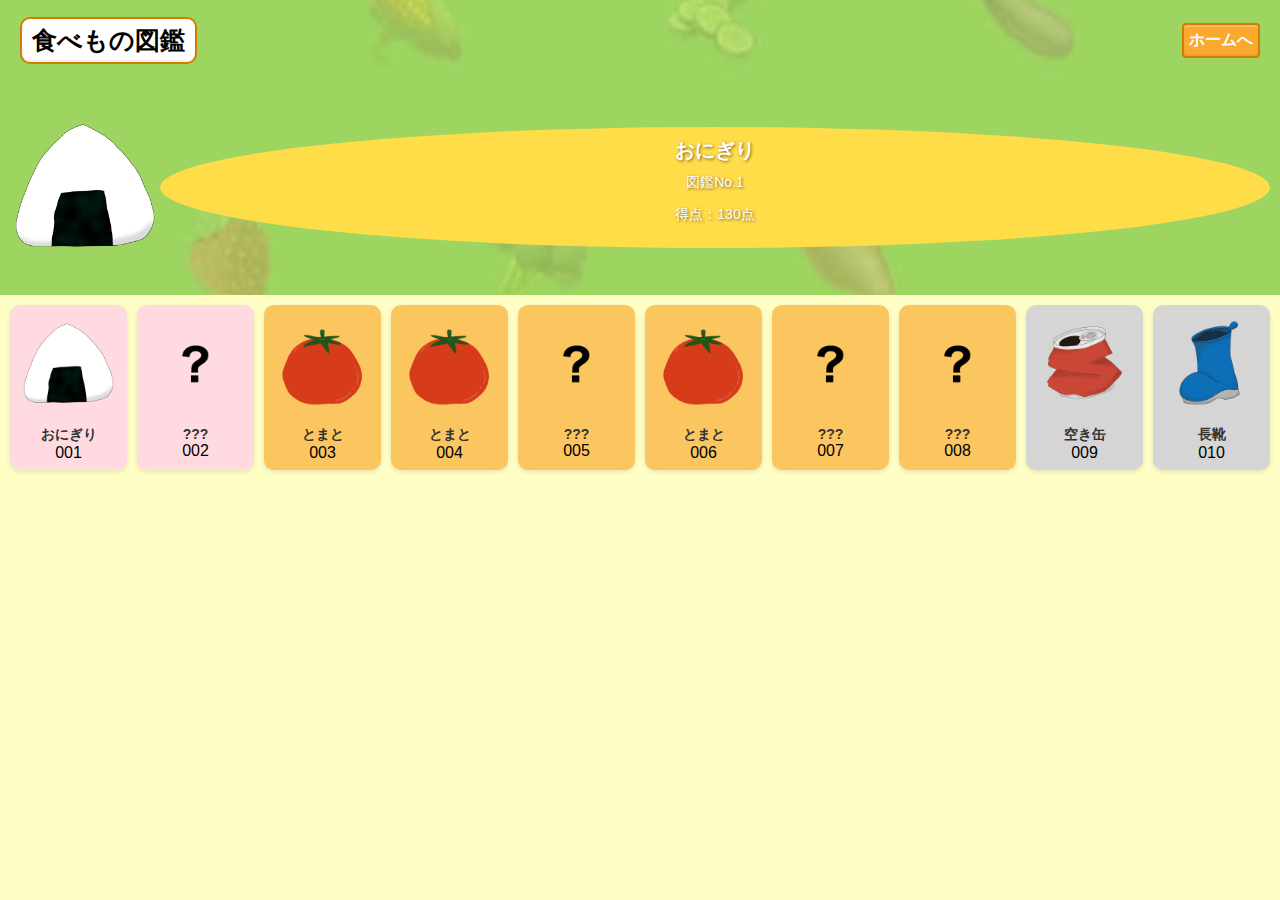
==== dictionary/index.html @ 91081f3b "add dictionary" ====
<!DOCTYPE html>
<head>
    <meta
      name="viewport"
      content="width=device-width, user-scalable=no, minimum-scale=1.0, maximum-scale=1.0"
    />
    <title>dictionary</title>
    
</head>
<body>
    <!-- 上部セクション -->
    <div id="top-section">
        <header>
            <h1>食べもの図鑑</h1>
            <a onclick="location.href='../home'">ホームへ</a>
        </header>
        <section id="character-details">
            <div id="character-image">
                <img src="https://via.placeholder.com/150" alt="キャラクター画像">
            </div>
            <div id="character-info">
                <h2 id="character-name"></h2>
                <p id="character-number"></p>
                <p id="character-score"></p>
            </div>
        </section>
    </div>

    <!-- 下部セクション -->
    <section id="card-container"></section>
    
    <script src="main.js"></script>
    <link rel="stylesheet" href="style.css">
</body>
</html>
---- dictionary/style.css ----
body {
    font-family: Arial, sans-serif;
    margin: 0;
    padding: 0;
    background-color: #f4f4f9;
    display: flex;
    flex-direction: column;
    height: 100vh;
}

/* 上部セクション（背景画像を共有） */
#top-section {
    background-image: url("./UI_img/haikei.jpg");
    background-size: cover;
    background-position: center;
    background-repeat: no-repeat;
}

/* ヘッダー */
header {
    display: flex;
    align-items: center;
    justify-content: space-between;
    padding: 0px 20px;
}

header h1 {/*「食べもの図鑑」の部分*/
    padding: 0 10px;
    font-size: 25px;
    color: #000000;
    background-color: #FFF;
    border-radius: 10px;
    box-shadow: inset 0 2px 0 rgba(255, 255, 255, 0.2), inset 0 -2px 0 rgba(0, 0, 0, 0.05);
    font-weight: bold;
    border: solid 2px #d27d00;
    padding: 5px 10px;
}

header a {/*「ホームへ」ボタン*/
    color: #FFF;
    background: #faa92e;
    border-radius: 4px;
    box-shadow: inset 0 2px 0 rgba(255, 255, 255, 0.2), inset 0 -2px 0 rgba(0, 0, 0, 0.05);
    font-weight: bold;
    border: solid 2px #d27d00;
    padding: 5px;
}

/* キャラクター詳細 */
#character-details {
    display: flex;
    align-items: center;
    padding: 10px;
    margin: 20px 0;
}

#character-image img {
    width: 100%;
    max-width: 150px;
}

#character-info {
    flex: 1;
    padding: 0 20px;
    text-align: center;
    background-color: rgb(255, 221, 72);
    border-radius: 50%;
    color: white;
    text-shadow: 1px 1px 3px rgba(78, 41, 2, 0.7);
    padding: 10px;
}

#character-info h2 {
    margin: 0;
    font-size: 20px;
}

#character-info p {
    font-size: 14px;
    margin-top: 10px;
}

/* 下部セクション（図鑑カード） */
#card-container {
    flex: 1;
    padding: 10px;
    overflow-y: auto;
    background-color: rgb(255, 254, 197);
    display: grid;
    grid-template-columns: repeat(auto-fit, minmax(70px, 1fr));
    grid-template-rows: repeat(auto-fill, minmax(130px, auto));
    gap: 10px;
    
}

.card {
    background-color: white;
    border-radius: 10px;
    box-shadow: 0 2px 5px rgba(0, 0, 0, 0.1);
    text-align: center;
    padding: 10px;
    
}

.card img {
    width: 100%;
    object-fit: cover;
    border-radius: 5px;
}

.card h3 {
    margin: 10px 0 0;
    font-size: 14px;
    color: #333;
}

.card p {
    margin: 0;
}

/* カードの色 */
.card-color-pink{
    background-color: rgb(255, 219, 225);
}
.card-color-orange{
    background-color: rgb(251, 197, 95);
}
.card-color-gray{
    background-color: rgb(213, 213, 213);
}
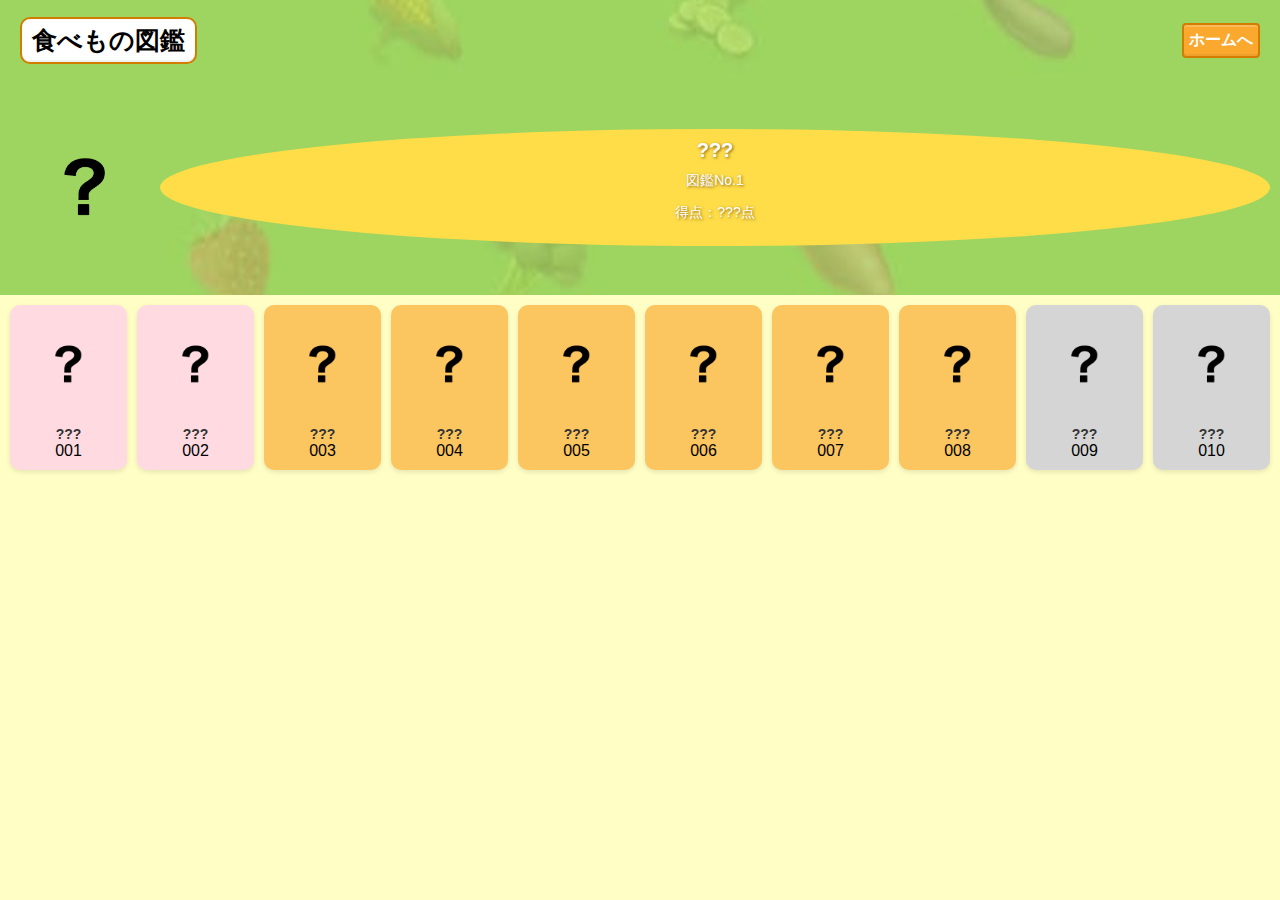
==== commit d5873e9d: "ローカルデータ処理を追加" ====
--- a/dictionary/index.html
+++ b/dictionary/index.html
@@ -20,7 +20,7 @@
             </div>
             <div id="character-info">
                 <h2 id="character-name"></h2>
-                <p id="character-number"></p>
+                <p id="character-id"></p>
                 <p id="character-score"></p>
             </div>
         </section>
@@ -29,7 +29,7 @@
     <!-- 下部セクション -->
     <section id="card-container"></section>
     
-    <script src="main.js"></script>
+    <script src="main.js" type="module"></script>
     <link rel="stylesheet" href="style.css">
 </body>
 </html>
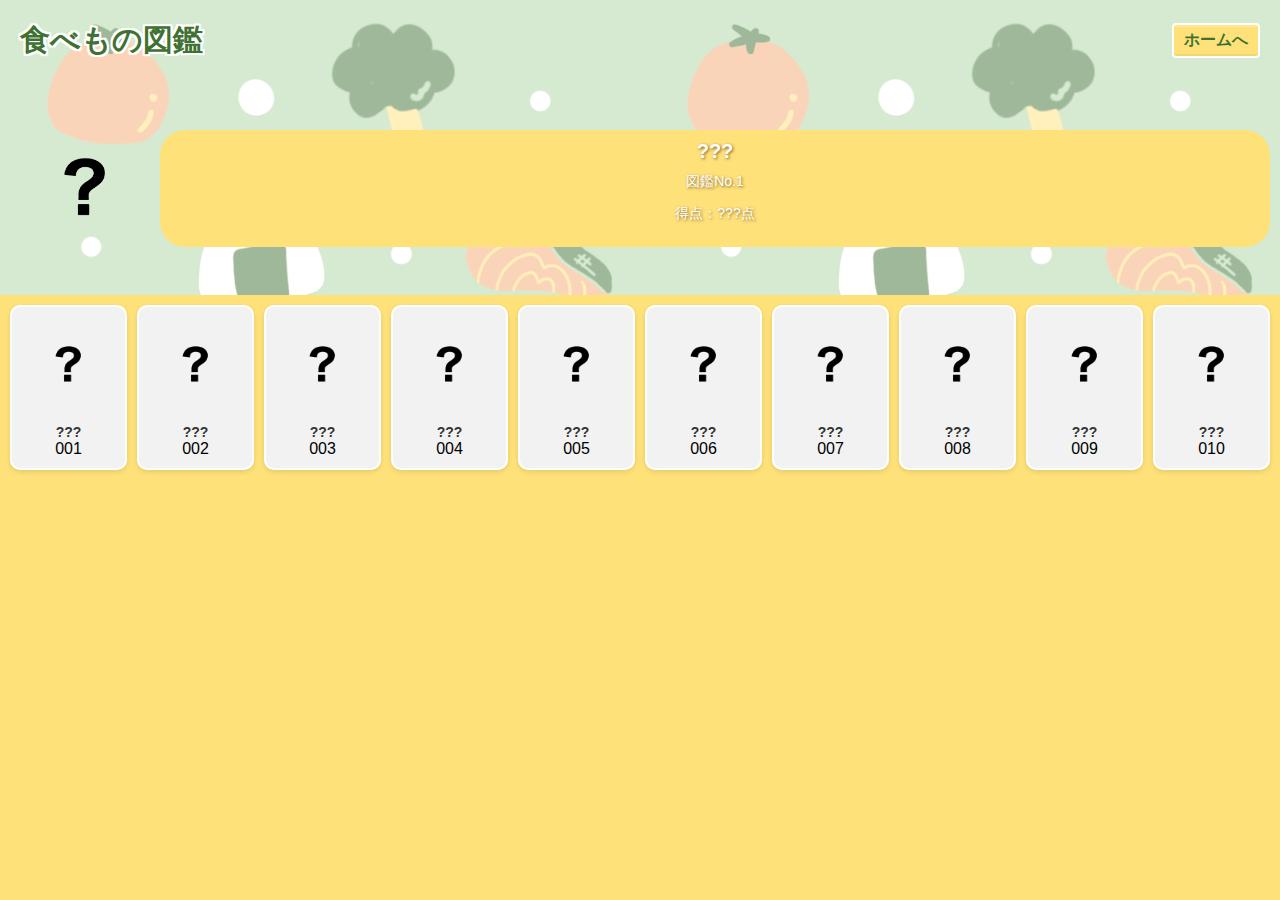
==== commit cc397a02: "デザインの修正" ====
--- a/dictionary/index.html
+++ b/dictionary/index.html
@@ -10,6 +10,7 @@
 <body>
     <!-- 上部セクション -->
     <div id="top-section">
+        <div id="BGrgba">
         <header>
             <h1>食べもの図鑑</h1>
             <a onclick="location.href='../home'">ホームへ</a>
@@ -24,6 +25,7 @@
                 <p id="character-score"></p>
             </div>
         </section>
+        </div>
     </div>
 
     <!-- 下部セクション -->
--- a/dictionary/style.css
+++ b/dictionary/style.css
@@ -8,12 +8,16 @@
     height: 100vh;
 }
 
-/* 上部セクション（背景画像を共有） */
+/* 上部セクション*/
 #top-section {
     background-image: url("./UI_img/haikei.jpg");
-    background-size: cover;
-    background-position: center;
-    background-repeat: no-repeat;
+    background-repeat: repeat;
+    background-size: 50%;
+}
+
+#BGrgba{
+    height: 100%;
+    background: rgba(255,255,255, 0.5);
 }
 
 /* ヘッダー */
@@ -25,25 +29,30 @@
 }
 
 header h1 {/*「食べもの図鑑」の部分*/
+    font-size: 30px;
+    font-weight: bold;
+    color: #3f7132;
+    text-shadow: 2px 2px 0 #fff,-2px -2px 0 #fff,-2px 2px 0 #fff,  2px -2px 0 #fff,
+    2px 0 0 #fff, -2px  0 0 #fff,
+    0 2px 0 #fff,  0 -2px 0 #fff;
+    /*
     padding: 0 10px;
-    font-size: 25px;
-    color: #000000;
     background-color: #FFF;
     border-radius: 10px;
     box-shadow: inset 0 2px 0 rgba(255, 255, 255, 0.2), inset 0 -2px 0 rgba(0, 0, 0, 0.05);
-    font-weight: bold;
     border: solid 2px #d27d00;
     padding: 5px 10px;
+    */
 }
 
 header a {/*「ホームへ」ボタン*/
-    color: #FFF;
-    background: #faa92e;
+    color: #3f7132;
+    background: #ffe179;
     border-radius: 4px;
     box-shadow: inset 0 2px 0 rgba(255, 255, 255, 0.2), inset 0 -2px 0 rgba(0, 0, 0, 0.05);
     font-weight: bold;
-    border: solid 2px #d27d00;
-    padding: 5px;
+    border: solid 2px #fff;
+    padding: 5px 10px;
 }
 
 /* キャラクター詳細 */
@@ -63,8 +72,8 @@
     flex: 1;
     padding: 0 20px;
     text-align: center;
-    background-color: rgb(255, 221, 72);
-    border-radius: 50%;
+    background-color: #ffe179;
+    border-radius: 25px;
     color: white;
     text-shadow: 1px 1px 3px rgba(78, 41, 2, 0.7);
     padding: 10px;
@@ -85,7 +94,7 @@
     flex: 1;
     padding: 10px;
     overflow-y: auto;
-    background-color: rgb(255, 254, 197);
+    background-color: #ffe179;
     display: grid;
     grid-template-columns: repeat(auto-fit, minmax(70px, 1fr));
     grid-template-rows: repeat(auto-fill, minmax(130px, auto));
@@ -99,7 +108,7 @@
     box-shadow: 0 2px 5px rgba(0, 0, 0, 0.1);
     text-align: center;
     padding: 10px;
-    
+    border: solid 2px #fff;
 }
 
 .card img {
@@ -127,4 +136,7 @@
 }
 .card-color-gray{
     background-color: rgb(213, 213, 213);
+}
+.card-color-hatena{
+    background-color: #f2f2f2;
 }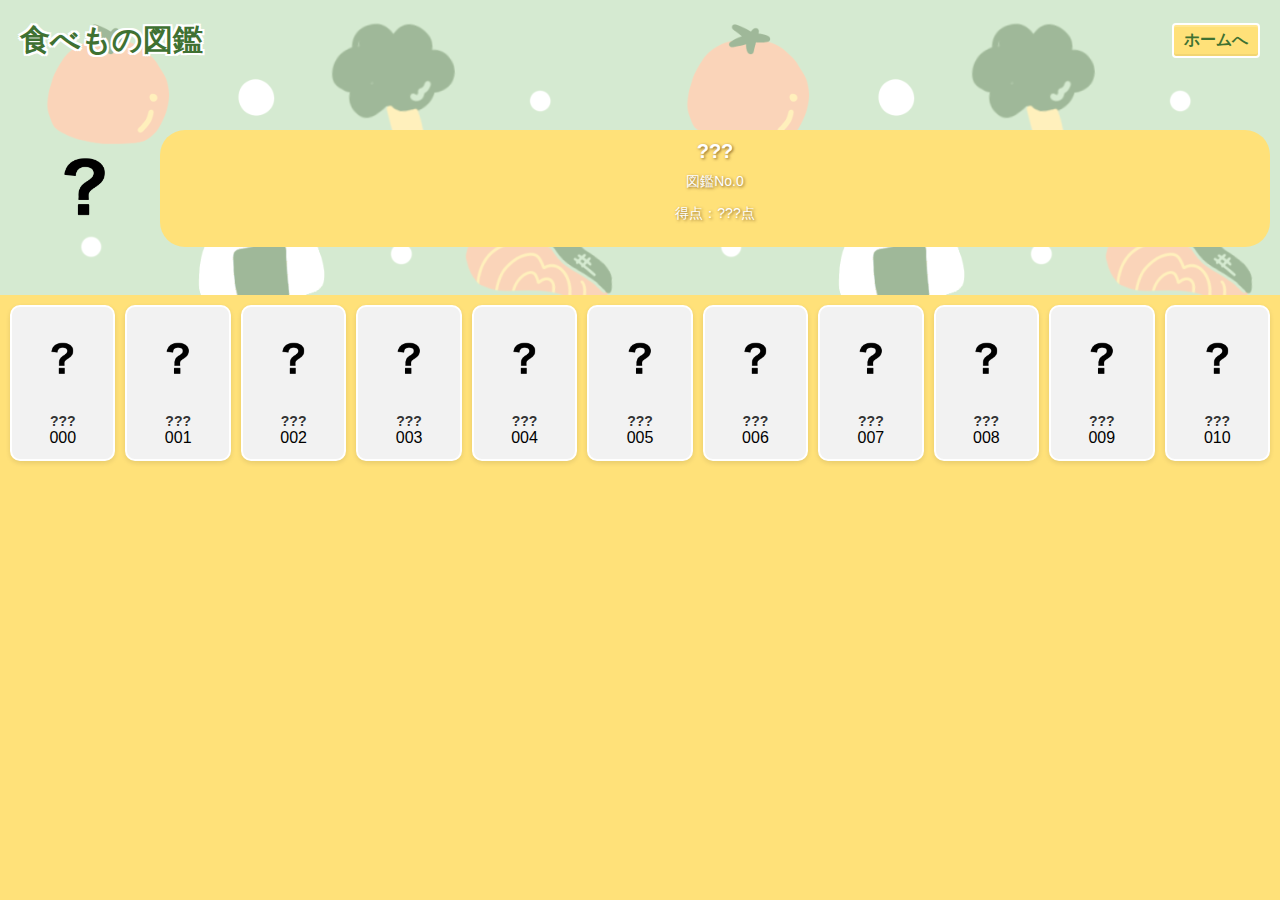
==== commit d26898b3: "コンポーネントのCSS読み込みを自動化" ====
--- a/dictionary/style.css
+++ b/dictionary/style.css
@@ -10,7 +10,7 @@
 
 /* 上部セクション*/
 #top-section {
-    background-image: url("./UI_img/haikei.jpg");
+    background-image: url("../UI_images/haikei.jpg");
     background-repeat: repeat;
     background-size: 50%;
 }
@@ -89,7 +89,8 @@
     margin-top: 10px;
 }
 
-/* 下部セクション（図鑑カード） */
+
+/* 下部セクション */
 #card-container {
     flex: 1;
     padding: 10px;
@@ -101,42 +102,3 @@
     gap: 10px;
     
 }
-
-.card {
-    background-color: white;
-    border-radius: 10px;
-    box-shadow: 0 2px 5px rgba(0, 0, 0, 0.1);
-    text-align: center;
-    padding: 10px;
-    border: solid 2px #fff;
-}
-
-.card img {
-    width: 100%;
-    object-fit: cover;
-    border-radius: 5px;
-}
-
-.card h3 {
-    margin: 10px 0 0;
-    font-size: 14px;
-    color: #333;
-}
-
-.card p {
-    margin: 0;
-}
-
-/* カードの色 */
-.card-color-pink{
-    background-color: rgb(255, 219, 225);
-}
-.card-color-orange{
-    background-color: rgb(251, 197, 95);
-}
-.card-color-gray{
-    background-color: rgb(213, 213, 213);
-}
-.card-color-hatena{
-    background-color: #f2f2f2;
-}